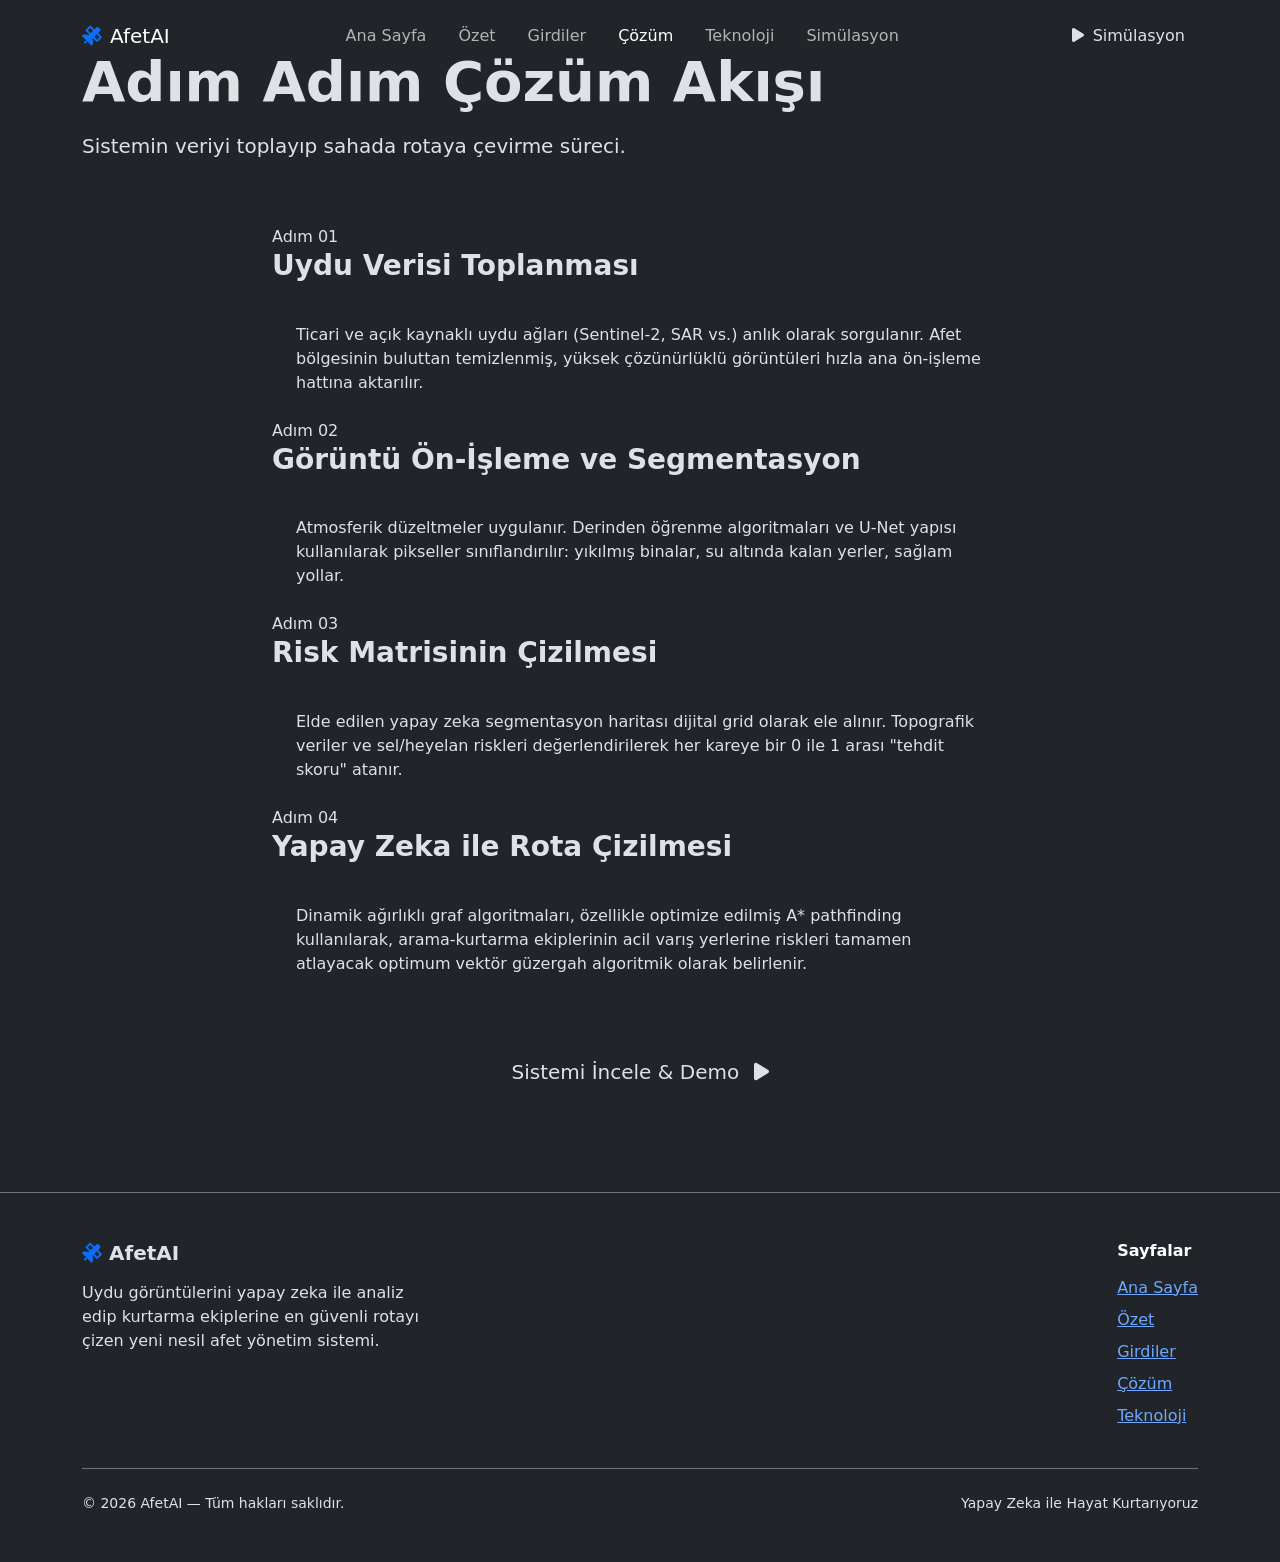
==== cozum.html @ 443b9478 "Add files via upload" ====
<!DOCTYPE html>
<html lang="tr" data-bs-theme="dark">
<head>
    <meta charset="UTF-8">
    <meta name="viewport" content="width=device-width, initial-scale=1.0">
    <title>Çözüm — AfetAI</title>
    <!-- Fonts -->
    <link href="https://fonts.googleapis.com/css2?family=Inter:wght@400;500;600&family=Outfit:wght@400;700&display=swap" rel="stylesheet">
    <!-- Bootstrap -->
    <link href="https://cdn.jsdelivr.net/npm/bootstrap@5.3.3/dist/css/bootstrap.min.css" rel="stylesheet">
    <!-- FontAwesome -->
    <link rel="stylesheet" href="https://cdnjs.cloudflare.com/ajax/libs/font-awesome/6.5.1/css/all.min.css">
    <!-- AOS CSS -->
    <link href="https://unpkg.com/aos@2.3.1/dist/aos.css" rel="stylesheet">
    <!-- Custom -->
    <link rel="stylesheet" href="style.css">
</head>
<body class="d-flex flex-column min-vh-100">

    <!-- NAVBAR -->
    <nav class="navbar navbar-expand-lg fixed-top glass-nav py-3">
        <div class="container">
            <a class="navbar-brand text-white" href="index.html">
                <i class="fa-solid fa-satellite text-primary me-2"></i>AfetAI
            </a>
            <button class="navbar-toggler shadow-none border-0" type="button" data-bs-toggle="collapse" data-bs-target="#mainNav">
                <i class="fa-solid fa-bars text-white fs-4"></i>
            </button>
            <div class="collapse navbar-collapse" id="mainNav">
                <ul class="navbar-nav mx-auto mb-2 mb-lg-0 gap-lg-3">
                    <li class="nav-item"><a class="nav-link" href="index.html">Ana Sayfa</a></li>
                    <li class="nav-item"><a class="nav-link" href="ozet.html">Özet</a></li>
                    <li class="nav-item"><a class="nav-link" href="girdiler.html">Girdiler</a></li>
                    <li class="nav-item"><a class="nav-link" href="cozum.html">Çözüm</a></li>
                    <li class="nav-item"><a class="nav-link" href="teknoloji.html">Teknoloji</a></li>
                    <li class="nav-item"><a class="nav-link" href="simulasyon.html">Simülasyon</a></li>
                </ul>
                <a href="simulasyon.html" class="btn btn-primary-custom rounded-pill mt-3 mt-lg-0"><i class="fa-solid fa-play me-1"></i> Simülasyon</a>
            </div>
        </div>
    </nav>

    <!-- HEADER -->
    <header class="page-header mt-5">
        <div class="floating-orb orb-2"></div>
        <div class="container" data-aos="fade-up">
            <h1 class="display-4 fw-bold">Adım Adım <span class="text-gradient">Çözüm Akışı</span></h1>
            <p class="lead text-muted-custom mt-3">Sistemin veriyi toplayıp sahada rotaya çevirme süreci.</p>
        </div>
    </header>

    <!-- TIMELINE -->
    <section class="py-5 mb-5">
        <div class="container">
            <div class="row">
                <div class="col-lg-8 mx-auto">
                    <div class="timeline">
                        
                        <!-- Item 1 -->
                        <div class="timeline-item" data-aos="fade-up">
                            <div class="timeline-dot"></div>
                            <div class="timeline-step">Adım 01</div>
                            <h3 class="fw-bold mb-3">Uydu Verisi Toplanması</h3>
                            <div class="glass-card p-4">
                                <p class="text-muted-custom mb-0">
                                    Ticari ve açık kaynaklı uydu ağları (Sentinel-2, SAR vs.) anlık olarak sorgulanır. Afet bölgesinin buluttan temizlenmiş, yüksek çözünürlüklü görüntüleri hızla ana ön-işleme hattına aktarılır.
                                </p>
                            </div>
                        </div>

                        <!-- Item 2 -->
                        <div class="timeline-item" data-aos="fade-up">
                            <div class="timeline-dot"></div>
                            <div class="timeline-step">Adım 02</div>
                            <h3 class="fw-bold mb-3">Görüntü Ön-İşleme ve Segmentasyon</h3>
                            <div class="glass-card p-4">
                                <p class="text-muted-custom mb-0">
                                    Atmosferik düzeltmeler uygulanır. Derinden öğrenme algoritmaları ve U-Net yapısı kullanılarak pikseller sınıflandırılır: yıkılmış binalar, su altında kalan yerler, sağlam yollar.
                                </p>
                            </div>
                        </div>

                        <!-- Item 3 -->
                        <div class="timeline-item" data-aos="fade-up">
                            <div class="timeline-dot"></div>
                            <div class="timeline-step">Adım 03</div>
                            <h3 class="fw-bold mb-3">Risk Matrisinin Çizilmesi</h3>
                            <div class="glass-card p-4">
                                <p class="text-muted-custom mb-0">
                                    Elde edilen yapay zeka segmentasyon haritası dijital grid olarak ele alınır. Topografik veriler ve sel/heyelan riskleri değerlendirilerek her kareye bir 0 ile 1 arası "tehdit skoru" atanır.
                                </p>
                            </div>
                        </div>

                        <!-- Item 4 -->
                        <div class="timeline-item" data-aos="fade-up">
                            <div class="timeline-dot"></div>
                            <div class="timeline-step">Adım 04</div>
                            <h3 class="fw-bold mb-3">Yapay Zeka ile Rota Çizilmesi</h3>
                            <div class="glass-card p-4">
                                <p class="text-muted-custom mb-0">
                                    Dinamik ağırlıklı graf algoritmaları, özellikle optimize edilmiş A* pathfinding kullanılarak, arama-kurtarma ekiplerinin acil varış yerlerine riskleri tamamen atlayacak optimum vektör güzergah algoritmik olarak belirlenir.
                                </p>
                            </div>
                        </div>

                    </div>
                </div>
            </div>
            
            <div class="text-center mt-5" data-aos="zoom-in">
                <a href="teknoloji.html" class="btn btn-primary-custom rounded-pill btn-lg px-5">Sistemi İncele & Demo <i class="fa-solid fa-play ms-2"></i></a>
            </div>
        </div>
    </section>

    <!-- FOOTER -->
    <footer class="mt-auto py-5 border-top border-secondary">
        <div class="container">
            <div class="row gy-4">
                <div class="col-lg-4">
                    <h5 class="fw-bold mb-3"><i class="fa-solid fa-satellite text-primary"></i> AfetAI</h5>
                    <p class="text-muted-custom">Uydu görüntülerini yapay zeka ile analiz edip kurtarma ekiplerine en güvenli rotayı çizen yeni nesil afet yönetim sistemi.</p>
                </div>
                <div class="col-lg-8 d-flex justify-content-lg-end justify-content-start gap-5">
                    <div>
                        <h6 class="fw-bold text-white mb-3">Sayfalar</h6>
                        <ul class="list-unstyled d-flex flex-column gap-2">
                            <li><a href="index.html" class="footer-link">Ana Sayfa</a></li>
                            <li><a href="ozet.html" class="footer-link">Özet</a></li>
                            <li><a href="girdiler.html" class="footer-link">Girdiler</a></li>
                            <li><a href="cozum.html" class="footer-link">Çözüm</a></li>
                            <li><a href="teknoloji.html" class="footer-link">Teknoloji</a></li>
                        </ul>
                    </div>
                </div>
            </div>
            <div class="border-top border-secondary mt-4 pt-4 d-flex justify-content-between text-muted-custom small">
                <span>© 2026 AfetAI — Tüm hakları saklıdır.</span>
                <span>Yapay Zeka ile Hayat Kurtarıyoruz</span>
            </div>
        </div>
    </footer>

    <!-- Scripts -->
    <script src="https://cdn.jsdelivr.net/npm/bootstrap@5.3.3/dist/js/bootstrap.bundle.min.js"></script>
    <script src="https://unpkg.com/aos@2.3.1/dist/aos.js"></script>
    <script src="app.js"></script>
</body>
</html>
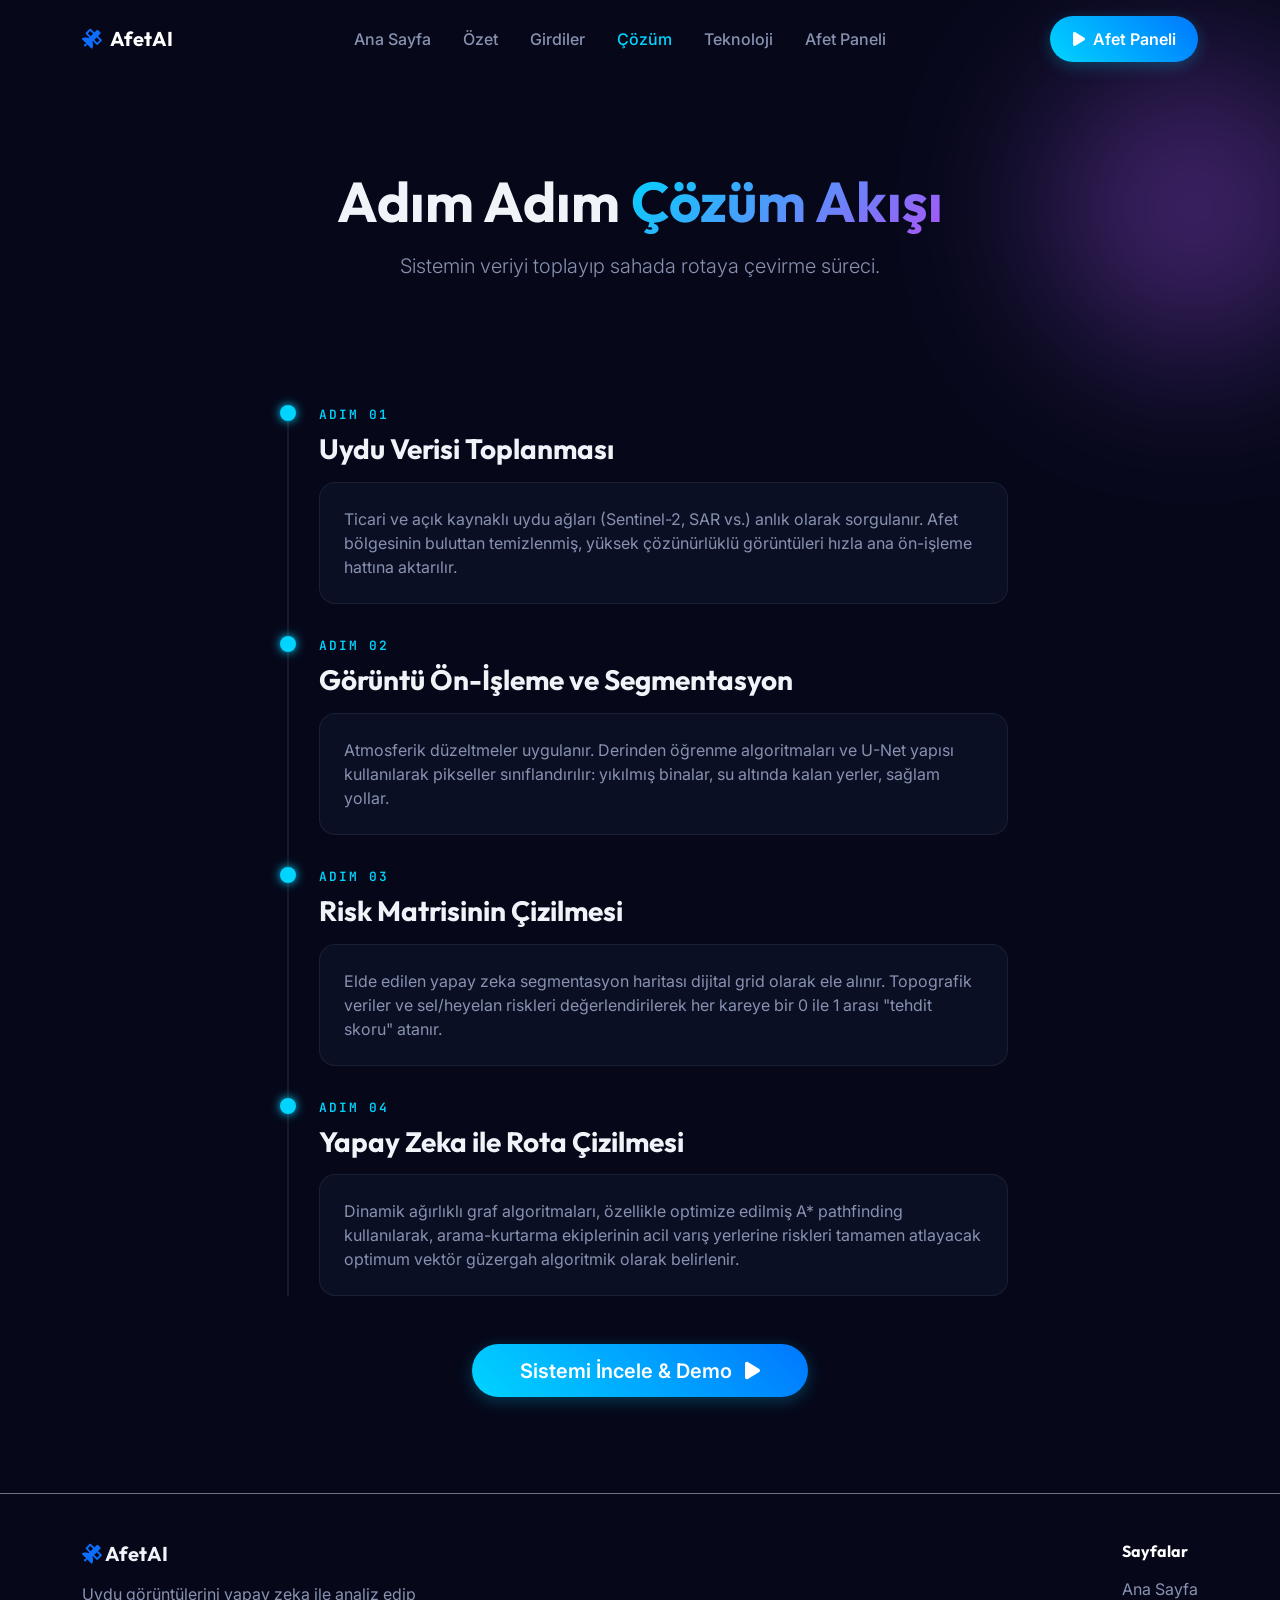
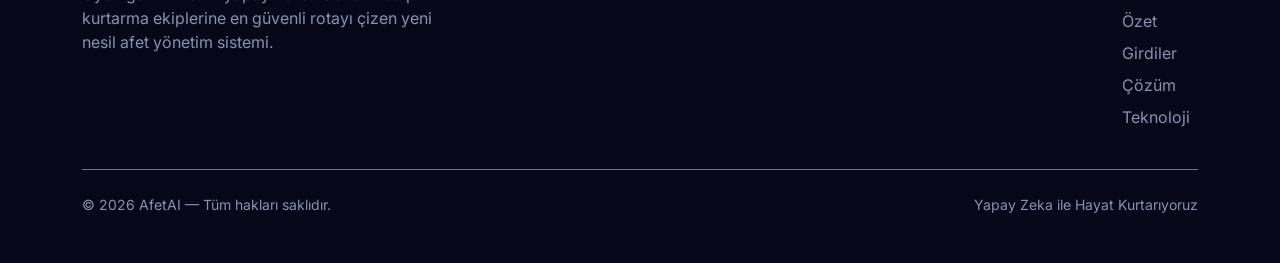
==== commit 1b1322e5: "Add files via upload" ====
--- a/cozum.html
+++ b/cozum.html
@@ -33,9 +33,9 @@
                     <li class="nav-item"><a class="nav-link" href="girdiler.html">Girdiler</a></li>
                     <li class="nav-item"><a class="nav-link" href="cozum.html">Çözüm</a></li>
                     <li class="nav-item"><a class="nav-link" href="teknoloji.html">Teknoloji</a></li>
-                    <li class="nav-item"><a class="nav-link" href="simulasyon.html">Simülasyon</a></li>
+                    <li class="nav-item"><a class="nav-link" href="simulasyon.html">Afet Paneli</a></li>
                 </ul>
-                <a href="simulasyon.html" class="btn btn-primary-custom rounded-pill mt-3 mt-lg-0"><i class="fa-solid fa-play me-1"></i> Simülasyon</a>
+                <a href="simulasyon.html" class="btn btn-primary-custom rounded-pill mt-3 mt-lg-0"><i class="fa-solid fa-play me-1"></i> Afet Paneli</a>
             </div>
         </div>
     </nav>
--- a/style.css
+++ b/style.css
@@ -0,0 +1,275 @@
+/* ========================================
+   AfetAI — Custom Overrides (Bootstrap 5)
+   
+   NOTE: Bootstrap 5 handles grid, spacing,
+   flexbox etc. This file only contains
+   project-specific theming & components.
+   
+   TODO: Lottie entegrasyonu yapılacak —
+   şimdilik FontAwesome + CSS animasyonları
+   yeterli performansı sağlıyor.
+   ======================================== */
+
+@import url('https://fonts.googleapis.com/css2?family=Inter:wght@400;500;600&family=Outfit:wght@400;700&family=JetBrains+Mono:wght@400;500&display=swap');
+
+:root {
+  --color-bg: #06081a;
+  --color-surface: rgba(16, 22, 47, 0.55);
+  --color-border: rgba(255, 255, 255, 0.07);
+  --color-primary: #00d4ff;
+  --color-accent: #ff6b35;
+  --color-success: #00ff88;
+  --color-purple: #a855f7;
+  --color-danger: #ff3b5c;
+  --color-text: #f0f4f8;
+  --color-muted: #8892b0;
+  --font-body: 'Inter', sans-serif;
+  --font-heading: 'Outfit', sans-serif;
+  --font-mono: 'JetBrains Mono', monospace;
+}
+
+/* ── Base ── */
+body {
+  font-family: var(--font-body);
+  background: var(--color-bg);
+  color: var(--color-text);
+  overflow-x: hidden;
+}
+h1,h2,h3,h4,h5,h6,.navbar-brand { font-family: var(--font-heading); font-weight: 700; }
+
+/* ── Page Loader ── */
+.page-loader {
+  position: fixed; inset: 0; z-index: 99999;
+  background: var(--color-bg);
+  display: flex; flex-direction: column;
+  align-items: center; justify-content: center;
+  transition: opacity 0.4s ease, visibility 0.4s ease;
+}
+.page-loader.loaded { opacity: 0; visibility: hidden; pointer-events: none; }
+.loader-spinner {
+  width: 48px; height: 48px;
+  border: 3px solid var(--color-border);
+  border-top-color: var(--color-primary);
+  border-radius: 50%;
+  animation: spin 0.8s linear infinite;
+}
+.loader-text {
+  margin-top: 16px; color: var(--color-muted);
+  font-size: 0.85rem; letter-spacing: 1px;
+}
+@keyframes spin { to { transform: rotate(360deg); } }
+
+/* ── Gradient Text ── */
+.text-gradient {
+  background: linear-gradient(135deg, var(--color-primary), var(--color-purple));
+  -webkit-background-clip: text; -webkit-text-fill-color: transparent;
+  background-clip: text;
+}
+.text-muted-custom { color: var(--color-muted) !important; }
+
+/* ── Glassmorphism Navbar ── */
+.glass-nav {
+  background: transparent !important;
+  backdrop-filter: none;
+  border-bottom: 1px solid transparent;
+  transition: background 0.4s, backdrop-filter 0.4s, border-color 0.4s;
+}
+.glass-nav.scrolled {
+  background: rgba(6, 8, 26, 0.8) !important;
+  backdrop-filter: blur(14px); -webkit-backdrop-filter: blur(14px);
+  border-bottom-color: var(--color-border);
+}
+.nav-link {
+  color: var(--color-muted) !important; font-weight: 500;
+  transition: color 0.3s;
+}
+.nav-link:hover, .nav-link.active { color: var(--color-primary) !important; }
+
+/* ── Glass Card ── */
+.glass-card {
+  background: var(--color-surface);
+  backdrop-filter: blur(8px); -webkit-backdrop-filter: blur(8px);
+  border: 1px solid var(--color-border);
+  border-radius: 16px;
+  transition: transform 0.3s, border-color 0.3s, box-shadow 0.3s;
+}
+.glass-card:hover {
+  transform: translateY(-4px);
+  border-color: rgba(0,212,255,0.25);
+  box-shadow: 0 12px 32px rgba(0,0,0,0.3);
+}
+
+/* ── Icon Box ── */
+.icon-box {
+  width: 52px; height: 52px; border-radius: 12px;
+  display: flex; align-items: center; justify-content: center;
+  font-size: 22px;
+}
+.icon-cyan   { background: rgba(0,212,255,0.1); color: var(--color-primary); }
+.icon-orange { background: rgba(255,107,53,0.1); color: var(--color-accent); }
+.icon-green  { background: rgba(0,255,136,0.1);  color: var(--color-success); }
+.icon-purple { background: rgba(168,85,247,0.1); color: var(--color-purple); }
+.icon-danger { background: rgba(255,59,92,0.1);  color: var(--color-danger); }
+
+/* ── Buttons ── */
+.btn-primary-custom {
+  background: linear-gradient(45deg, #00d4ff, #0077ff);
+  border: none; color: #fff; border-radius: 8px;
+  padding: 0.7rem 1.4rem; font-weight: 600;
+  transition: all 0.3s;
+  box-shadow: 0 4px 15px rgba(0,212,255,0.25);
+}
+.btn-primary-custom:hover {
+  transform: translateY(-2px);
+  box-shadow: 0 6px 20px rgba(0,212,255,0.45);
+  color: #fff;
+}
+.btn-outline-custom {
+  background: transparent; border: 1px solid var(--color-border);
+  color: #fff; border-radius: 8px;
+  padding: 0.7rem 1.4rem; font-weight: 600;
+  transition: all 0.3s;
+}
+.btn-outline-custom:hover {
+  border-color: var(--color-primary);
+  color: var(--color-primary);
+  background: rgba(0,212,255,0.04);
+}
+
+/* ── Hero ── */
+.hero-wrapper {
+  position: relative; min-height: 100vh;
+  display: flex; align-items: center; padding-top: 80px;
+}
+.hero-bg {
+  position: absolute; inset: 0; z-index: -1; overflow: hidden;
+}
+.hero-bg canvas { width: 100%; height: 100%; }
+.hero-overlay {
+  position: absolute; inset: 0;
+  background: radial-gradient(circle at center, transparent 0%, var(--color-bg) 100%);
+  pointer-events: none;
+}
+
+/* ── Page Header ── */
+.page-header {
+  padding: 120px 0 60px; text-align: center; position: relative;
+}
+
+/* ── Bento Grid ── */
+.bento-grid { display: grid; gap: 1.25rem; }
+@media (min-width: 768px) {
+  .bento-grid { grid-template-columns: repeat(3, 1fr); }
+  .bento-span-2 { grid-column: span 2; }
+  .bento-span-row { grid-row: span 2; }
+}
+
+/* ── Code Block (Dark) ── */
+.code-block {
+  background: #0d1117; border: 1px solid rgba(255,255,255,0.06);
+  border-radius: 12px; overflow: hidden;
+}
+.code-block-header {
+  display: flex; align-items: center; justify-content: space-between;
+  padding: 10px 16px;
+  background: rgba(255,255,255,0.03);
+  border-bottom: 1px solid rgba(255,255,255,0.06);
+  font-family: var(--font-mono); font-size: 0.8rem;
+  color: var(--color-muted);
+}
+.code-block-dots span {
+  display: inline-block; width: 10px; height: 10px;
+  border-radius: 50%; margin-right: 6px;
+}
+.code-block-dots span:nth-child(1) { background: #ff5f57; }
+.code-block-dots span:nth-child(2) { background: #febc2e; }
+.code-block-dots span:nth-child(3) { background: #28c840; }
+.code-block pre {
+  margin: 0; padding: 20px;
+  font-family: var(--font-mono); font-size: 0.82rem;
+  line-height: 1.7; color: #e6edf3;
+  overflow-x: auto;
+}
+.code-block .kw { color: #ff7b72; }
+.code-block .fn { color: #d2a8ff; }
+.code-block .str { color: #a5d6ff; }
+.code-block .cm { color: #8b949e; font-style: italic; }
+.code-block .num { color: #79c0ff; }
+
+/* ── Canvas Demo ── */
+.demo-canvas-wrapper {
+  background: #000; border: 1px solid var(--color-border);
+  border-radius: 12px; overflow: hidden;
+  position: relative; width: 100%; aspect-ratio: 16/9;
+  box-shadow: 0 20px 40px rgba(0,0,0,0.5);
+}
+@media (max-width: 768px) { .demo-canvas-wrapper { aspect-ratio: 4/3; } }
+.demo-canvas-wrapper canvas { width: 100%; height: 100%; display: block; }
+
+/* Demo Status Overlay */
+.demo-status-overlay {
+  position: absolute; inset: 0;
+  display: flex; flex-direction: column;
+  align-items: center; justify-content: center;
+  background: rgba(6,8,26,0.85);
+  border-radius: 12px; z-index: 10;
+  transition: opacity 0.4s;
+}
+.demo-status-overlay.hidden { opacity: 0; pointer-events: none; }
+
+/* ── Timeline ── */
+.timeline {
+  position: relative; border-left: 2px solid var(--color-border);
+  padding-left: 30px; margin-left: 15px;
+}
+.timeline-item { position: relative; margin-bottom: 2rem; }
+.timeline-item:last-child { margin-bottom: 0; }
+.timeline-dot {
+  position: absolute; left: -39px; top: 0;
+  width: 16px; height: 16px; border-radius: 50%;
+  background: var(--color-primary);
+  box-shadow: 0 0 10px var(--color-primary);
+}
+.timeline-step {
+  color: var(--color-primary); font-size: 0.8rem;
+  letter-spacing: 2px; text-transform: uppercase;
+  margin-bottom: 0.5rem; font-weight: 600;
+  font-family: var(--font-mono);
+}
+
+/* ── Floating Orbs ── */
+.floating-orb {
+  position: absolute; border-radius: 50%;
+  filter: blur(80px); z-index: -2; opacity: 0.35;
+  pointer-events: none;
+}
+.orb-1 { width: 400px; height: 400px; background: var(--color-primary); top: -10%; left: -10%; }
+.orb-2 { width: 300px; height: 300px; background: var(--color-purple); bottom: 0; right: -5%; }
+
+/* ── Footer ── */
+.footer-link {
+  color: var(--color-muted); text-decoration: none; transition: color 0.3s;
+}
+.footer-link:hover { color: var(--color-primary); }
+
+/* ── Stat Chip ── */
+.stat-chip {
+  display: inline-flex; align-items: center; gap: 6px;
+  padding: 4px 12px; border-radius: 20px;
+  font-size: 0.75rem; font-weight: 600;
+  font-family: var(--font-mono);
+}
+
+/* ── Chart canvas sizing ── */
+.chart-container { position: relative; height: 200px; }
+@media (max-width: 576px) { .chart-container { height: 160px; } }
+
+/* ── Technical Note ── */
+.tech-note {
+  border-left: 3px solid var(--color-primary);
+  padding: 12px 16px; margin-top: 12px;
+  background: rgba(0,212,255,0.04);
+  border-radius: 0 8px 8px 0;
+  font-size: 0.85rem; color: var(--color-muted);
+}
+.tech-note strong { color: var(--color-primary); }
